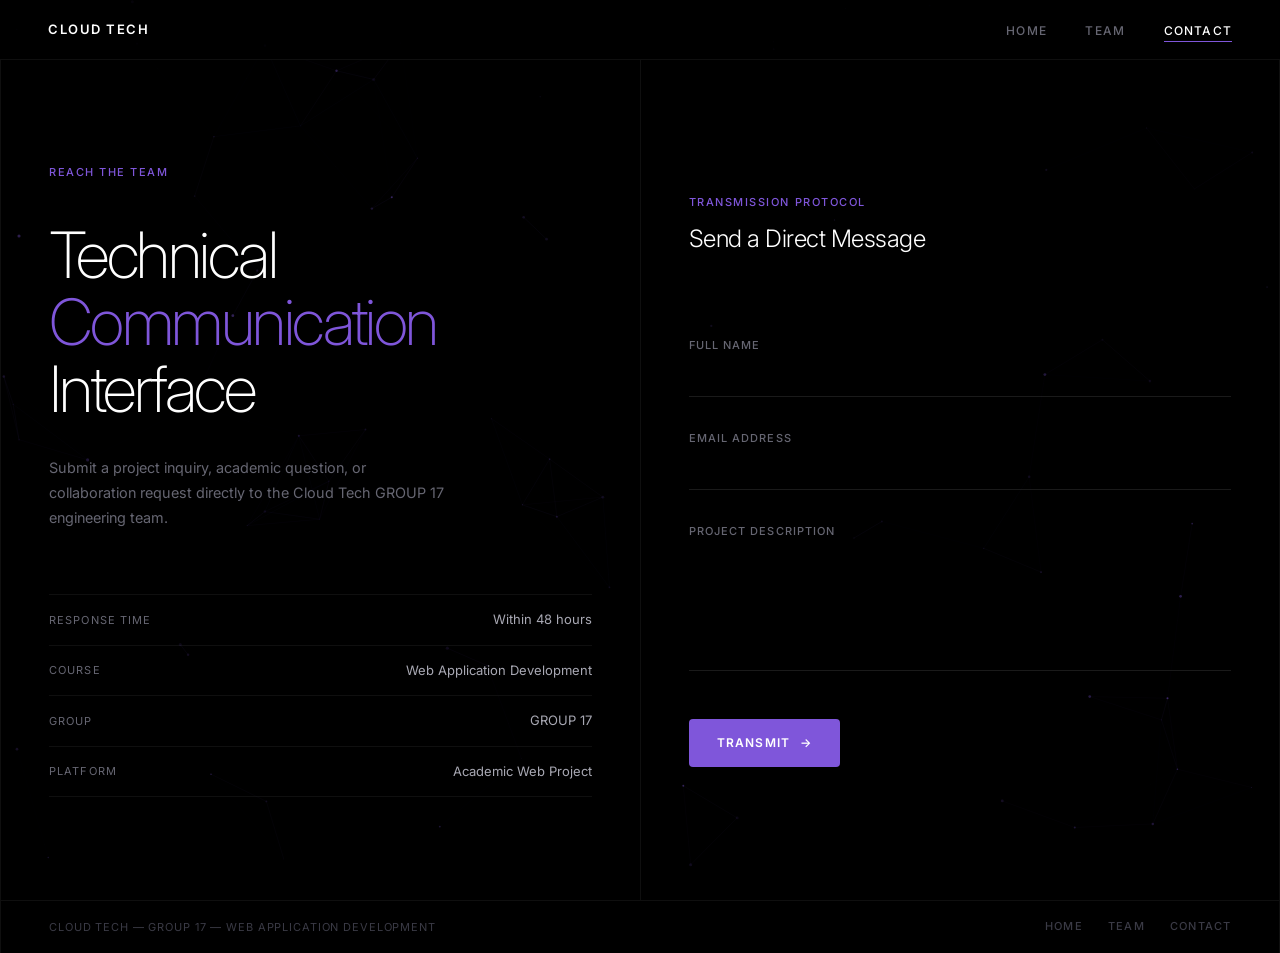
==== contact.html @ 473b49f0 "Uploaded by Edwin" ====
<!DOCTYPE html>
<html lang="en">
<head>
  <meta charset="UTF-8">
  <meta name="viewport" content="width=device-width, initial-scale=1.0, viewport-fit=cover">
  <meta name="description" content="Reach the Cloud Tech GROUP 17 team directly. Submit a project inquiry through the technical communication interface.">
  <title>Contact — Cloud Tech GROUP 17</title>
  <link rel="preconnect" href="https://fonts.googleapis.com">
  <link rel="preconnect" href="https://fonts.gstatic.com" crossorigin>
  <link href="https://fonts.googleapis.com/css2?family=Inter:ital,opsz,wght@0,14..32,100..900;1,14..32,100..900&display=swap" rel="stylesheet">
  <link rel="icon" href="images/icons8-code-100.png" type="image/x-icon">
  <link rel="stylesheet" href="style.css">
</head>
<body class="page-contact">
  <canvas id="bg-canvas" aria-hidden="true"></canvas>

  <header>
    <a href="index.html" class="logo" id="site-logo">Cloud Tech</a>
    <nav class="nav-desktop" aria-label="Primary navigation">
      <ul>
        <li><a href="index.html" id="nav-home">Home</a></li>
        <li><a href="about.html" id="nav-team">Team</a></li>
        <li><a href="contact.html" class="active" id="nav-contact">Contact</a></li>
      </ul>
    </nav>
    <button class="menu-trigger" id="menu-trigger" aria-label="Toggle navigation" aria-expanded="false" aria-controls="mobile-menu">
      <span class="burger-line" aria-hidden="true"></span>
      <span class="burger-line" aria-hidden="true"></span>
    </button>
  </header>

  <div class="mobile-menu" id="mobile-menu" aria-hidden="true">
    <nav class="mobile-menu-nav" aria-label="Mobile navigation">
      <a href="index.html" class="mobile-nav-link" id="mnav-home">Home</a>
      <a href="about.html" class="mobile-nav-link" id="mnav-team">Team</a>
      <a href="contact.html" class="mobile-nav-link active" id="mnav-contact">Contact</a>
    </nav>
    <div class="mobile-menu-footer">
      <span class="mobile-menu-label">Cloud Tech — GROUP 17</span>
      <span class="mobile-menu-label">Web Application Development</span>
    </div>
  </div>

  <main>
    <div class="contact-outer" aria-label="Contact interface">

      <div class="contact-left">
        <p class="section-kicker">Reach the Team</p>
        <h1 class="contact-tagline">
          Technical<br>
          <em>Communication</em><br>
          Interface
        </h1>
        <p class="contact-descriptor">
          Submit a project inquiry, academic question, or collaboration request directly to the Cloud Tech GROUP 17 engineering team.
        </p>

        <ul class="contact-meta-list" aria-label="Contact metadata">
          <li>
            <span class="cml-label">Response Time</span>
            <span class="cml-val">Within 48 hours</span>
          </li>
          <li>
            <span class="cml-label">Course</span>
            <span class="cml-val">Web Application Development</span>
          </li>
          <li>
            <span class="cml-label">Group</span>
            <span class="cml-val">GROUP 17</span>
          </li>
          <li>
            <span class="cml-label">Platform</span>
            <span class="cml-val">Academic Web Project</span>
          </li>
        </ul>
      </div>

      <div class="contact-right">
        <div class="contact-form-header">
          <p class="form-eyebrow">Transmission Protocol</p>
          <p class="form-title">Send a Direct Message</p>
        </div>

        <form
          class="contact-form"
          id="contact-form"
          onsubmit="handleFormSubmit(event)"
          novalidate
        >
          <div class="field-row" id="field-row-name">
            <label class="field-label" for="input-name">Full Name</label>
            <input
              class="field-input"
              type="text"
              id="input-name"
              name="name"
              autocomplete="name"
              required
              minlength="2"
              placeholder="Your full name"
            >
            <span class="field-underline" aria-hidden="true"></span>
          </div>

          <div class="field-row" id="field-row-email">
            <label class="field-label" for="input-email">Email Address</label>
            <input
              class="field-input"
              type="email"
              id="input-email"
              name="email"
              autocomplete="email"
              required
              placeholder="your@email.com"
            >
            <span class="field-underline" aria-hidden="true"></span>
          </div>

          <div class="field-row" id="field-row-message">
            <label class="field-label" for="input-message">Project Description</label>
            <textarea
              class="field-textarea"
              id="input-message"
              name="message"
              required
              minlength="10"
              placeholder="Describe your inquiry or project scope..."
            ></textarea>
            <span class="field-underline" aria-hidden="true"></span>
          </div>

          <div class="submit-row">
            <button class="btn-primary" type="submit" id="contact-submit">
              Transmit
              <span class="btn-arrow" aria-hidden="true">&#8594;</span>
            </button>
            <span class="submit-note" aria-live="polite" id="submit-note"></span>
          </div>
        </form>
      </div>

    </div>

    <footer class="page-footer" role="contentinfo">
      <span class="footer-copy">Cloud Tech — GROUP 17 — Web Application Development</span>
      <nav class="footer-nav" aria-label="Footer navigation">
        <a href="index.html" id="footer-home">Home</a>
        <a href="about.html" id="footer-team">Team</a>
        <a href="contact.html" id="footer-contact">Contact</a>
      </nav>
    </footer>
  </main>

  <script src="script.js"></script>
  <script>
    function handleFormSubmit(e) {
      e.preventDefault();
      var form = document.getElementById('contact-form');
      var btn = document.getElementById('contact-submit');
      var note = document.getElementById('submit-note');

      btn.disabled = true;
      btn.textContent = 'Transmitting..';
      note.textContent = '';

      setTimeout(function () {
        btn.disabled = false;
        btn.innerHTML = 'Transmit <span class="btn-arrow" aria-hidden="true">&#8594;</span>';
        note.textContent = 'Message received.';
        form.reset();
        setTimeout(function () { note.textContent = ''; }, 4000);
      }, 1200);
    }
  </script>
</body>
</html>
---- style.css ----
@import url("https://fonts.googleapis.com/css2?family=Inter:ital,opsz,wght@0,14..32,100..900;1,14..32,100..900&display=swap");

:root {
  --c-void: #000000;
  --c-surface-1: rgba(255, 255, 255, 0.025);
  --c-surface-2: rgba(255, 255, 255, 0.045);
  --c-surface-3: rgba(255, 255, 255, 0.07);
  --c-border: rgba(255, 255, 255, 0.06);
  --c-border-mid: rgba(255, 255, 255, 0.1);
  --c-border-hi: rgba(255, 255, 255, 0.18);
  --c-accent: #7f56da;
  --c-accent-dim: rgba(127, 86, 218, 0.12);
  --c-accent-glow: rgba(127, 86, 218, 0.35);
  --c-white: #ffffff;
  --c-grey-hi: #a8a8b3;
  --c-grey-mid: #666672;
  --c-grey-lo: #3a3a45;
  --radius-sm: 4px;
  --radius-md: 8px;
  --radius-lg: 14px;
  --sp-xs: clamp(0.375rem, 1vw, 0.5rem);
  --sp-sm: clamp(0.75rem, 2vw, 1rem);
  --sp-md: clamp(1.25rem, 3vw, 2rem);
  --sp-lg: clamp(1.25rem, 4vw, 3rem);
  --sp-xl: clamp(2.5rem, 6vw, 5rem);
  --sp-2xl: clamp(3rem, 8vw, 8rem);
  --nav-h: 60px;
  --ease-out-expo: cubic-bezier(0.16, 1, 0.3, 1);
  --ease-in-out: cubic-bezier(0.4, 0, 0.2, 1);
  --dur-fast: 0.18s;
  --dur-base: 0.28s;
  --font-body: "Inter", system-ui, -apple-system, sans-serif;
  --wrapper-max: 1440px;
}

*,
*::before,
*::after {
  margin: 0;
  padding: 0;
  box-sizing: border-box;
}

html {
  scroll-behavior: smooth;
  -webkit-font-smoothing: antialiased;
  -moz-osx-font-smoothing: grayscale;
  text-rendering: optimizeLegibility;
}

body {
  background-color: var(--c-void);
  color: var(--c-white);
  font-family: var(--font-body);
  font-size: clamp(0.95rem, 1.2vw, 1.1rem);
  line-height: 1.65;
  overflow-x: hidden;
  min-height: 100vh;
}

canvas#bg-canvas {
  position: fixed;
  top: 0;
  left: 0;
  z-index: 0;
  pointer-events: none;
  will-change: transform;
}

header {
  position: fixed;
  top: 0;
  left: 0;
  right: 0;
  height: var(--nav-h);
  padding: 0 var(--sp-lg);
  display: flex;
  align-items: center;
  justify-content: space-between;
  gap: var(--sp-sm);
  background: rgba(0, 0, 0, 0.6);
  backdrop-filter: blur(18px) saturate(160%);
  -webkit-backdrop-filter: blur(18px) saturate(160%);
  border-bottom: 1px solid var(--c-border);
  z-index: 1000;
}

.logo {
  font-size: 0.8125rem;
  font-weight: 600;
  letter-spacing: 0.12em;
  text-transform: uppercase;
  color: var(--c-white);
  text-decoration: none;
  white-space: nowrap;
  flex-shrink: 0;
  transition: color var(--dur-fast) var(--ease-out-expo);
}

.logo:hover {
  color: var(--c-accent);
}

nav ul {
  list-style: none;
  display: flex;
  align-items: center;
  gap: clamp(1rem, 3vw, 3rem);
}

nav a {
  font-size: 0.75rem;
  font-weight: 500;
  letter-spacing: 0.1em;
  text-transform: uppercase;
  text-decoration: none;
  color: var(--c-grey-mid);
  position: relative;
  padding-bottom: 2px;
  white-space: nowrap;
  transition: color var(--dur-fast) var(--ease-out-expo);
}

nav a::after {
  content: "";
  position: absolute;
  bottom: -2px;
  left: 50%;
  right: 50%;
  height: 1px;
  background: var(--c-accent);
  transition:
    left var(--dur-base) var(--ease-out-expo),
    right var(--dur-base) var(--ease-out-expo);
}

nav a:hover,
nav a.active {
  color: var(--c-white);
}

nav a:hover::after,
nav a.active::after {
  left: 0;
  right: 0;
}

main {
  position: relative;
  z-index: 1;
  padding-top: var(--nav-h);
}

.page-wrapper {
  width: 100%;
  max-width: var(--wrapper-max);
  margin-inline: auto;
  padding-inline: var(--sp-lg);
}

.tag {
  display: inline-flex;
  align-items: center;
  gap: 6px;
  font-size: 0.6875rem;
  font-weight: 500;
  letter-spacing: 0.12em;
  text-transform: uppercase;
  color: var(--c-accent);
  padding: 4px 10px;
  border: 1px solid rgba(127, 86, 218, 0.3);
  border-radius: var(--radius-sm);
  white-space: nowrap;
}

.tag::before {
  content: "";
  display: inline-block;
  width: 5px;
  height: 5px;
  border-radius: 50%;
  background: var(--c-accent);
  flex-shrink: 0;
}

.label-dim {
  font-size: 0.6875rem;
  letter-spacing: 0.1em;
  text-transform: uppercase;
  color: var(--c-grey-mid);
}

.section-kicker {
  font-size: 0.6875rem;
  font-weight: 500;
  letter-spacing: 0.14em;
  text-transform: uppercase;
  color: var(--c-accent);
  margin-bottom: var(--sp-xs);
}

.section-heading {
  font-size: clamp(1.75rem, 4vw, 2.75rem);
  font-weight: 300;
  letter-spacing: -0.03em;
  color: var(--c-white);
  line-height: 1.15;
}

.meta-label {
  font-size: 0.6875rem;
  font-weight: 500;
  letter-spacing: 0.1em;
  text-transform: uppercase;
  color: var(--c-grey-mid);
}

.meta-value {
  font-size: clamp(0.875rem, 1.1vw, 0.9375rem);
  font-weight: 400;
  color: var(--c-grey-hi);
}

.hero-section {
  width: 100%;
  max-width: var(--wrapper-max);
  margin-inline: auto;
  min-height: calc(100svh - var(--nav-h));
  display: flex;
  flex-direction: column;
  border-bottom: 1px solid var(--c-border);
  border-inline: 1px solid var(--c-border);
}

.hero-top-bar {
  display: flex;
  align-items: center;
  justify-content: space-between;
  flex-wrap: wrap;
  gap: var(--sp-sm);
  padding: var(--sp-md) var(--sp-lg);
  border-bottom: 1px solid var(--c-border);
}

.hero-main {
  display: flex;
  flex-direction: column;
  flex: 1;
}

.hero-title-col {
  padding: var(--sp-2xl) var(--sp-lg);
  border-bottom: 1px solid var(--c-border);
}

.hero-meta-col {
  padding: var(--sp-xl) var(--sp-lg);
  display: flex;
  flex-direction: column;
  gap: var(--sp-md);
}

.display-heading {
  font-size: clamp(2.25rem, 6vw, 4.5rem);
  font-weight: 200;
  line-height: 1;
  letter-spacing: -0.04em;
  color: var(--c-white);
  overflow-wrap: break-word;
  word-break: break-word;
}

.display-heading strong {
  font-weight: 700;
  background: linear-gradient(135deg, #ffffff 30%, var(--c-accent) 100%);
  -webkit-background-clip: text;
  background-clip: text;
  -webkit-text-fill-color: transparent;
}

.course-divider {
  display: flex;
  align-items: center;
  gap: var(--sp-sm);
  margin-top: var(--sp-md);
}

.course-divider .rule-accent {
  width: 28px;
  height: 2px;
  background: var(--c-accent);
  flex-shrink: 0;
}

.course-title {
  font-size: 0.8125rem;
  font-weight: 400;
  letter-spacing: 0.08em;
  text-transform: uppercase;
  color: var(--c-grey-hi);
  overflow-wrap: break-word;
}

.meta-stat {
  display: flex;
  flex-direction: column;
  gap: 4px;
  padding-bottom: var(--sp-sm);
  border-bottom: 1px solid var(--c-border);
}

.meta-stat:last-child {
  border-bottom: none;
}

.hero-bottom-bar {
  border-top: 1px solid var(--c-border);
  padding: var(--sp-sm) var(--sp-lg);
  display: flex;
  align-items: center;
  flex-wrap: wrap;
  gap: var(--sp-md);
}

.status-pill {
  display: flex;
  align-items: center;
  gap: 6px;
  font-size: 0.6875rem;
  letter-spacing: 0.1em;
  text-transform: uppercase;
  color: var(--c-grey-mid);
}

.status-pill .dot {
  width: 6px;
  height: 6px;
  flex-shrink: 0;
  border-radius: 50%;
  background: #22c55e;
  box-shadow: 0 0 8px rgba(34, 197, 94, 0.6);
  animation: pulse-dot 2.4s ease-in-out infinite;
}

@keyframes pulse-dot {
  0%,
  100% {
    opacity: 1;
  }
  50% {
    opacity: 0.3;
  }
}

.project-section {
  width: 100%;
  max-width: var(--wrapper-max);
  margin-inline: auto;
  border-bottom: 1px solid var(--c-border);
  border-inline: 1px solid var(--c-border);
}

.project-grid {
  display: grid;
  grid-template-columns: 1fr;
}

.project-left {
  padding: var(--sp-xl) var(--sp-lg);
  display: flex;
  flex-direction: column;
  gap: var(--sp-md);
  border-bottom: 1px solid var(--c-border);
}

.project-body {
  font-size: clamp(0.875rem, 1.2vw, 0.9375rem);
  line-height: 1.75;
  color: var(--c-grey-hi);
  max-width: 56ch;
  overflow-wrap: break-word;
}

.scope-list {
  list-style: none;
  display: flex;
  flex-direction: column;
  gap: var(--sp-xs);
  margin-top: auto;
  padding-top: var(--sp-sm);
}

.scope-list li {
  display: flex;
  align-items: flex-start;
  gap: var(--sp-sm);
  font-size: clamp(0.8rem, 1vw, 0.8125rem);
  color: var(--c-grey-mid);
  padding: 10px 0;
  border-top: 1px solid var(--c-border);
  line-height: 1.5;
}

.scope-list li::before {
  content: "";
  width: 4px;
  height: 4px;
  border-radius: 50%;
  background: var(--c-accent);
  flex-shrink: 0;
  margin-top: 0.45em;
}

.project-right {
  position: relative;
  overflow: hidden;
  background: var(--c-surface-1);
  min-height: 280px;
}

.asset-frame {
  width: 100%;
  height: 100%;
  min-height: 280px;
  display: flex;
  align-items: center;
  justify-content: center;
  position: relative;
}

.asset-frame img {
  width: 100%;
  height: 100%;
  object-fit: cover;
  filter: grayscale(20%);
  transition:
    opacity var(--dur-base) var(--ease-out-expo),
    filter var(--dur-base) var(--ease-out-expo);
}

.asset-fallback {
  display: flex;
  flex-direction: column;
  align-items: center;
  justify-content: center;
  gap: var(--sp-sm);
  color: var(--c-grey-lo);
  width: 100%;
  height: 100%;
  min-height: 280px;
  border: 1px dashed var(--c-border-mid);
  padding: var(--sp-lg);
}

.asset-fallback .fallback-label {
  font-size: 0.6875rem;
  letter-spacing: 0.14em;
  text-transform: uppercase;
}

.asset-fallback .fallback-path {
  font-size: 0.75rem;
  font-family: "SF Mono", "Fira Code", monospace;
  color: var(--c-grey-lo);
  overflow-wrap: break-word;
  word-break: break-all;
}

.asset-corner {
  position: absolute;
  width: 12px;
  height: 12px;
  border-color: var(--c-border-hi);
  border-style: solid;
  border-width: 0;
}

.asset-corner.tl {
  top: 12px;
  left: 12px;
  border-top-width: 1px;
  border-left-width: 1px;
}
.asset-corner.tr {
  top: 12px;
  right: 12px;
  border-top-width: 1px;
  border-right-width: 1px;
}
.asset-corner.bl {
  bottom: 12px;
  left: 12px;
  border-bottom-width: 1px;
  border-left-width: 1px;
}
.asset-corner.br {
  bottom: 12px;
  right: 12px;
  border-bottom-width: 1px;
  border-right-width: 1px;
}

.bento-section {
  width: 100%;
  max-width: var(--wrapper-max);
  margin-inline: auto;
  padding-top: var(--sp-xl);
  border-bottom: 1px solid var(--c-border);
  border-inline: 1px solid var(--c-border);
}

.bento-header {
  padding: 0 var(--sp-lg) var(--sp-lg);
  display: flex;
  align-items: flex-end;
  justify-content: space-between;
  flex-wrap: wrap;
  gap: var(--sp-sm);
}

.bento-grid {
  display: grid;
  grid-template-columns: 1fr;
  gap: 1px;
  background: var(--c-border);
  border-top: 1px solid var(--c-border);
}

.bento-card {
  background: var(--c-void);
  display: flex;
  flex-direction: column;
  overflow: hidden;
  transition: background var(--dur-base) var(--ease-out-expo);
}

.bento-card:hover {
  background: rgba(127, 86, 218, 0.03);
}

.member-image-frame {
  width: 100%;
  aspect-ratio: 4 / 3;
  background: var(--c-surface-1);
  overflow: hidden;
  position: relative;
  border-bottom: 1px solid var(--c-border);
}

.member-image-frame img {
  width: 100%;
  height: 100%;
  object-fit: cover;
  object-position: center top;
  filter: grayscale(30%) contrast(110%);
  transition:
    filter var(--dur-base) var(--ease-out-expo),
    transform var(--dur-base) var(--ease-out-expo);
}

.bento-card:hover .member-image-frame img {
  filter: grayscale(0%) contrast(100%);
  transform: scale(1.03);
}

.image-grid-overlay {
  position: absolute;
  inset: 0;
  background-image:
    linear-gradient(rgba(255, 255, 255, 0.03) 1px, transparent 1px),
    linear-gradient(90deg, rgba(255, 255, 255, 0.03) 1px, transparent 1px);
  background-size: 32px 32px;
  pointer-events: none;
}

.member-data {
  padding: clamp(1rem, 3vw, 1.5rem) clamp(1rem, 3vw, 2rem);
  display: flex;
  flex-direction: column;
  gap: 4px;
  flex: 1;
  position: relative;
}

.member-index {
  position: absolute;
  top: clamp(0.75rem, 2vw, 1rem);
  right: clamp(0.75rem, 2vw, 1rem);
  font-size: 0.625rem;
  font-weight: 600;
  letter-spacing: 0.12em;
  color: var(--c-grey-lo);
  font-variant-numeric: tabular-nums;
}

.member-name {
  font-size: clamp(1rem, 2vw, 1.1rem);
  font-weight: 600;
  letter-spacing: -0.015em;
  color: var(--c-white);
  overflow-wrap: break-word;
}

.member-role {
  font-size: 0.6875rem;
  font-weight: 500;
  letter-spacing: 0.1em;
  text-transform: uppercase;
  color: var(--c-accent);
}

.member-bio {
  font-size: clamp(0.8rem, 1.1vw, 0.8125rem);
  line-height: 1.6;
  color: var(--c-grey-mid);
  margin-top: 4px;
  overflow-wrap: break-word;
}

.contact-outer {
  width: 100%;
  max-width: var(--wrapper-max);
  margin-inline: auto;
  min-height: calc(100svh - var(--nav-h));
  display: flex;
  flex-direction: column;
  border-inline: 1px solid var(--c-border);
}

.contact-left {
  padding: var(--sp-xl) var(--sp-lg);
  border-bottom: 1px solid var(--c-border);
  display: flex;
  flex-direction: column;
  gap: var(--sp-md);
}

.contact-tagline {
  font-size: clamp(2rem, 6vw, 4rem);
  font-weight: 200;
  letter-spacing: -0.04em;
  line-height: 1.05;
  color: var(--c-white);
  overflow-wrap: break-word;
}

.contact-tagline em {
  font-style: normal;
  color: var(--c-accent);
}

.contact-descriptor {
  font-size: clamp(0.875rem, 1.2vw, 0.9rem);
  line-height: 1.75;
  color: var(--c-grey-mid);
  max-width: 44ch;
  overflow-wrap: break-word;
}

.contact-meta-list {
  list-style: none;
  display: flex;
  flex-direction: column;
  gap: 0;
  margin-top: var(--sp-md);
  border-top: 1px solid var(--c-border);
}

.contact-meta-list li {
  display: flex;
  justify-content: space-between;
  align-items: center;
  gap: var(--sp-sm);
  padding: 14px 0;
  border-bottom: 1px solid var(--c-border);
}

.contact-meta-list .cml-label {
  font-size: 0.6875rem;
  letter-spacing: 0.1em;
  text-transform: uppercase;
  color: var(--c-grey-mid);
  flex-shrink: 0;
}

.contact-meta-list .cml-val {
  font-size: 0.8125rem;
  color: var(--c-grey-hi);
  text-align: right;
  overflow-wrap: break-word;
}

.contact-right {
  padding: var(--sp-xl) var(--sp-lg);
  display: flex;
  flex-direction: column;
  justify-content: center;
}

.contact-form-header {
  margin-bottom: var(--sp-xl);
}

.form-eyebrow {
  font-size: 0.6875rem;
  font-weight: 500;
  letter-spacing: 0.14em;
  text-transform: uppercase;
  color: var(--c-accent);
  margin-bottom: var(--sp-xs);
}

.form-title {
  font-size: clamp(1.25rem, 3vw, 1.5rem);
  font-weight: 300;
  letter-spacing: -0.02em;
  color: var(--c-white);
}

.contact-form {
  display: flex;
  flex-direction: column;
  gap: var(--sp-md);
  width: 100%;
  max-width: 600px;
}

.field-row {
  position: relative;
  width: 100%;
  border-bottom: 1px solid rgba(255, 255, 255, 0.1);
}

.field-label {
  display: block;
  font-size: 0.6875rem;
  font-weight: 500;
  letter-spacing: 0.1em;
  text-transform: uppercase;
  color: var(--c-grey-mid);
  margin-bottom: 10px;
  transition: color var(--dur-fast) var(--ease-out-expo);
  transform-origin: left center;
}

.field-row:focus-within .field-label {
  color: var(--c-accent);
}

.field-input,
.field-textarea {
  display: block;
  width: 100%;
  background: transparent;
  border: none;
  outline: none;
  color: var(--c-white);
  font-family: var(--font-body);
  font-size: 1rem;
  font-weight: 300;
  padding: 0 0 12px;
  caret-color: var(--c-accent);
  -webkit-appearance: none;
  appearance: none;
  border-radius: 0;
}

.field-input::placeholder,
.field-textarea::placeholder {
  color: transparent;
}

.field-input:-webkit-autofill,
.field-input:-webkit-autofill:hover,
.field-input:-webkit-autofill:focus {
  -webkit-text-fill-color: var(--c-white);
  -webkit-box-shadow: 0 0 0 1000px var(--c-void) inset;
  transition: background-color 5000s ease-in-out 0s;
}

.field-underline {
  position: absolute;
  bottom: 0;
  left: 0;
  width: 100%;
  height: 1px;
  background: var(--c-accent);
  transform: scaleX(0);
  transform-origin: left center;
  transition: transform 0.3s ease;
  pointer-events: none;
}

.field-row:focus-within .field-underline {
  transform: scaleX(1);
}

.field-textarea {
  resize: none;
  height: 120px;
}

.submit-row {
  margin-top: var(--sp-sm);
  display: flex;
  align-items: center;
  flex-wrap: wrap;
  gap: var(--sp-md);
}

.btn-primary {
  display: inline-flex;
  align-items: center;
  gap: 10px;
  background: var(--c-accent);
  color: var(--c-white);
  border: none;
  border-radius: var(--radius-sm);
  padding: 14px 28px;
  min-height: 48px;
  font-family: var(--font-body);
  font-size: 0.75rem;
  font-weight: 600;
  letter-spacing: 0.1em;
  text-transform: uppercase;
  cursor: pointer;
  transition:
    background var(--dur-fast) var(--ease-out-expo),
    transform var(--dur-fast) var(--ease-out-expo),
    box-shadow var(--dur-fast) var(--ease-out-expo);
  touch-action: manipulation;
  -webkit-tap-highlight-color: transparent;
}

.btn-primary:hover {
  background: #9068e8;
}

.btn-primary:active {
  transform: translateY(0);
  box-shadow: none;
}

.btn-primary .btn-arrow {
  display: inline-block;
}

.submit-note {
  font-size: 0.6875rem;
  letter-spacing: 0.08em;
  color: var(--c-grey-mid);
}

.page-footer {
  width: 100%;
  max-width: var(--wrapper-max);
  margin-inline: auto;
  border-top: 1px solid var(--c-border);
  border-inline: 1px solid var(--c-border);
  padding: var(--sp-sm) var(--sp-lg);
  display: flex;
  align-items: center;
  justify-content: space-between;
  flex-wrap: wrap;
  gap: var(--sp-sm);
  position: relative;
  z-index: 1;
}

.footer-copy {
  font-size: 0.6875rem;
  letter-spacing: 0.08em;
  text-transform: uppercase;
  color: var(--c-grey-lo);
  overflow-wrap: break-word;
}

.footer-nav {
  display: flex;
  flex-wrap: wrap;
  gap: clamp(0.75rem, 2vw, 2rem);
}

.footer-nav a {
  font-size: 0.6875rem;
  letter-spacing: 0.1em;
  text-transform: uppercase;
  color: var(--c-grey-lo);
  text-decoration: none;
  white-space: nowrap;
  transition: color var(--dur-fast) var(--ease-out-expo);
}

.footer-nav a:hover {
  color: var(--c-grey-hi);
}

.page-about main,
.page-contact main {
  min-height: 100vh;
}

@media (min-width: 640px) {
  .bento-grid {
    grid-template-columns: repeat(2, 1fr);
  }

  .project-right {
    min-height: 360px;
  }

  .asset-frame {
    min-height: 360px;
  }
}

@media (min-width: 900px) {
  .hero-main {
    flex-direction: row;
  }

  .hero-title-col {
    flex: 7;
    border-bottom: none;
    border-right: 1px solid var(--c-border);
    padding: var(--sp-2xl) var(--sp-lg);
  }

  .hero-meta-col {
    flex: 5;
    padding: var(--sp-2xl) var(--sp-lg);
  }

  .project-grid {
    grid-template-columns: 7fr 5fr;
  }

  .project-left {
    border-bottom: none;
    border-right: 1px solid var(--c-border);
  }

  .project-right {
    min-height: unset;
  }

  .asset-frame {
    min-height: unset;
  }

  .contact-outer {
    flex-direction: row;
  }

  .contact-left {
    flex: 1;
    border-bottom: none;
    border-right: 1px solid var(--c-border);
    justify-content: center;
  }

  .contact-right {
    flex: 1;
  }
}

@media (min-width: 1100px) {
  .bento-grid {
    grid-template-columns: repeat(12, 1fr);
    grid-template-rows: auto auto;
  }

  .card-1 {
    grid-column: 1 / 6;
    grid-row: 1 / 2;
  }
  .card-2 {
    grid-column: 6 / 9;
    grid-row: 1 / 2;
  }
  .card-3 {
    grid-column: 9 / 13;
    grid-row: 1 / 3;
  }
  .card-4 {
    grid-column: 1 / 6;
    grid-row: 2 / 3;
  }
  .card-5 {
    grid-column: 6 / 9;
    grid-row: 2 / 3;
  }

  .card-3 .member-image-frame {
    aspect-ratio: unset;
    height: 340px;
  }
}

@media (min-width: 1440px) {
  .hero-section,
  .project-section,
  .bento-section,
  .contact-outer,
  .page-footer {
    border-inline: 1px solid var(--c-border);
  }
}

@media (hover: none) and (pointer: coarse) {
  .field-input,
  .field-textarea {
    font-size: 1rem;
  }

  .btn-primary {
    padding: 16px 28px;
    min-height: 52px;
  }
}

.nav-desktop {
  display: none;
}

.menu-trigger {
  display: flex;
  flex-direction: column;
  justify-content: center;
  align-items: center;
  gap: 5px;
  width: 36px;
  height: 36px;
  background: transparent;
  border: none;
  cursor: pointer;
  padding: 0;
  flex-shrink: 0;
  -webkit-tap-highlight-color: transparent;
  touch-action: manipulation;
}

.burger-line {
  display: block;
  width: 18px;
  height: 1px;
  background-color: var(--c-white);
  transform-origin: center;
  transition:
    transform var(--dur-base) var(--ease-out-expo),
    opacity var(--dur-fast) var(--ease-out-expo),
    width var(--dur-base) var(--ease-out-expo);
  will-change: transform, opacity;
}

.menu-trigger[aria-expanded="true"] .burger-line:first-child {
  transform: translateY(3px) rotate(45deg);
}

.menu-trigger[aria-expanded="true"] .burger-line:last-child {
  transform: translateY(-3px) rotate(-45deg);
}

.mobile-menu {
  position: fixed;
  top: 0;
  left: 0;
  width: 100vw;
  height: 100vh;
  height: 100dvh;
  background: var(--c-void);
  z-index: 999;
  transform: translateY(-100%);
  transition: transform 0.38s var(--ease-out-expo);
  will-change: transform;
  display: flex;
  flex-direction: column;
  justify-content: center;
  padding: var(--nav-h) var(--sp-lg) var(--sp-xl);
  border-bottom: 1px solid var(--c-border);
  overflow: hidden;
}

.mobile-menu.is-open {
  transform: translateY(0);
}

.mobile-menu-nav {
  display: flex;
  flex-direction: column;
  gap: 0;
  flex: 1;
  justify-content: center;
}

.mobile-nav-link {
  display: block;
  font-size: clamp(2rem, 8vw, 3.5rem);
  font-weight: 200;
  letter-spacing: -0.03em;
  color: var(--c-grey-mid);
  text-decoration: none;
  padding: clamp(0.75rem, 2vw, 1rem) 0;
  border-bottom: 1px solid var(--c-border);
  position: relative;
  overflow: hidden;
  transition: color var(--dur-fast) var(--ease-out-expo);
  opacity: 0;
  transform: translateY(16px);
  transition:
    opacity 0.3s var(--ease-out-expo),
    transform 0.3s var(--ease-out-expo),
    color var(--dur-fast) var(--ease-out-expo);
  will-change: transform, opacity;
}

.mobile-menu.is-open .mobile-nav-link:nth-child(1) {
  opacity: 1;
  transform: translateY(0);
  transition-delay: 0.06s;
}

.mobile-menu.is-open .mobile-nav-link:nth-child(2) {
  opacity: 1;
  transform: translateY(0);
  transition-delay: 0.12s;
}

.mobile-menu.is-open .mobile-nav-link:nth-child(3) {
  opacity: 1;
  transform: translateY(0);
  transition-delay: 0.18s;
}

.mobile-nav-link::after {
  content: "";
  position: absolute;
  bottom: 0;
  left: 0;
  width: 0;
  height: 1px;
  background: var(--c-accent);
  transition: width var(--dur-base) var(--ease-out-expo);
}

.mobile-nav-link:hover,
.mobile-nav-link.active {
  color: var(--c-white);
}

.mobile-nav-link:hover::after,
.mobile-nav-link.active::after {
  width: 100%;
}

.mobile-menu-footer {
  display: flex;
  flex-direction: column;
  gap: 4px;
  margin-top: var(--sp-xl);
  padding-top: var(--sp-md);
  border-top: 1px solid var(--c-border);
  opacity: 0;
  transform: translateY(8px);
  transition:
    opacity 0.3s var(--ease-out-expo) 0.24s,
    transform 0.3s var(--ease-out-expo) 0.24s;
  will-change: transform, opacity;
}

.mobile-menu.is-open .mobile-menu-footer {
  opacity: 1;
  transform: translateY(0);
}

.mobile-menu-label {
  font-size: 0.6875rem;
  font-weight: 500;
  letter-spacing: 0.12em;
  text-transform: uppercase;
  color: var(--c-grey-lo);
}

@media (min-width: 640px) {
  .nav-desktop {
    display: flex;
  }

  .menu-trigger {
    display: none;
  }

  .mobile-menu {
    display: none;
  }
}
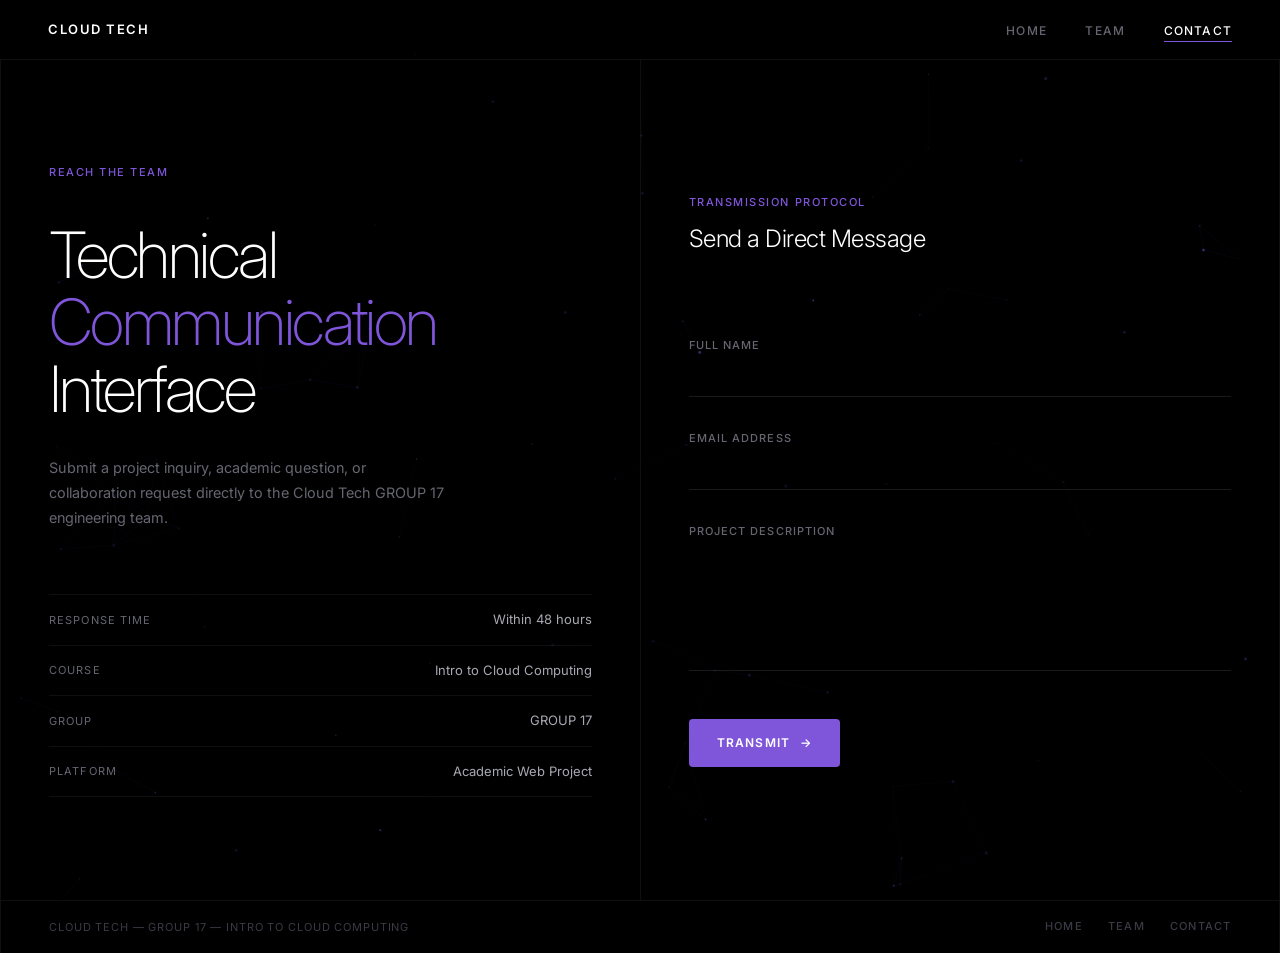
==== commit 0104dc0e: "Update contact page: correct course title, remove participant names section" ====
--- a/contact.html
+++ b/contact.html
@@ -37,7 +37,7 @@
     </nav>
     <div class="mobile-menu-footer">
       <span class="mobile-menu-label">Cloud Tech — GROUP 17</span>
-      <span class="mobile-menu-label">Web Application Development</span>
+      <span class="mobile-menu-label">Intro to Cloud Computing</span>
     </div>
   </div>
 
@@ -62,7 +62,7 @@
           </li>
           <li>
             <span class="cml-label">Course</span>
-            <span class="cml-val">Web Application Development</span>
+            <span class="cml-val">Intro to Cloud Computing</span>
           </li>
           <li>
             <span class="cml-label">Group</span>
@@ -142,7 +142,7 @@
     </div>
 
     <footer class="page-footer" role="contentinfo">
-      <span class="footer-copy">Cloud Tech — GROUP 17 — Web Application Development</span>
+      <span class="footer-copy">Cloud Tech — GROUP 17 — Intro to Cloud Computing</span>
       <nav class="footer-nav" aria-label="Footer navigation">
         <a href="index.html" id="footer-home">Home</a>
         <a href="about.html" id="footer-team">Team</a>
@@ -173,4 +173,4 @@
     }
   </script>
 </body>
-</html>
+</html>
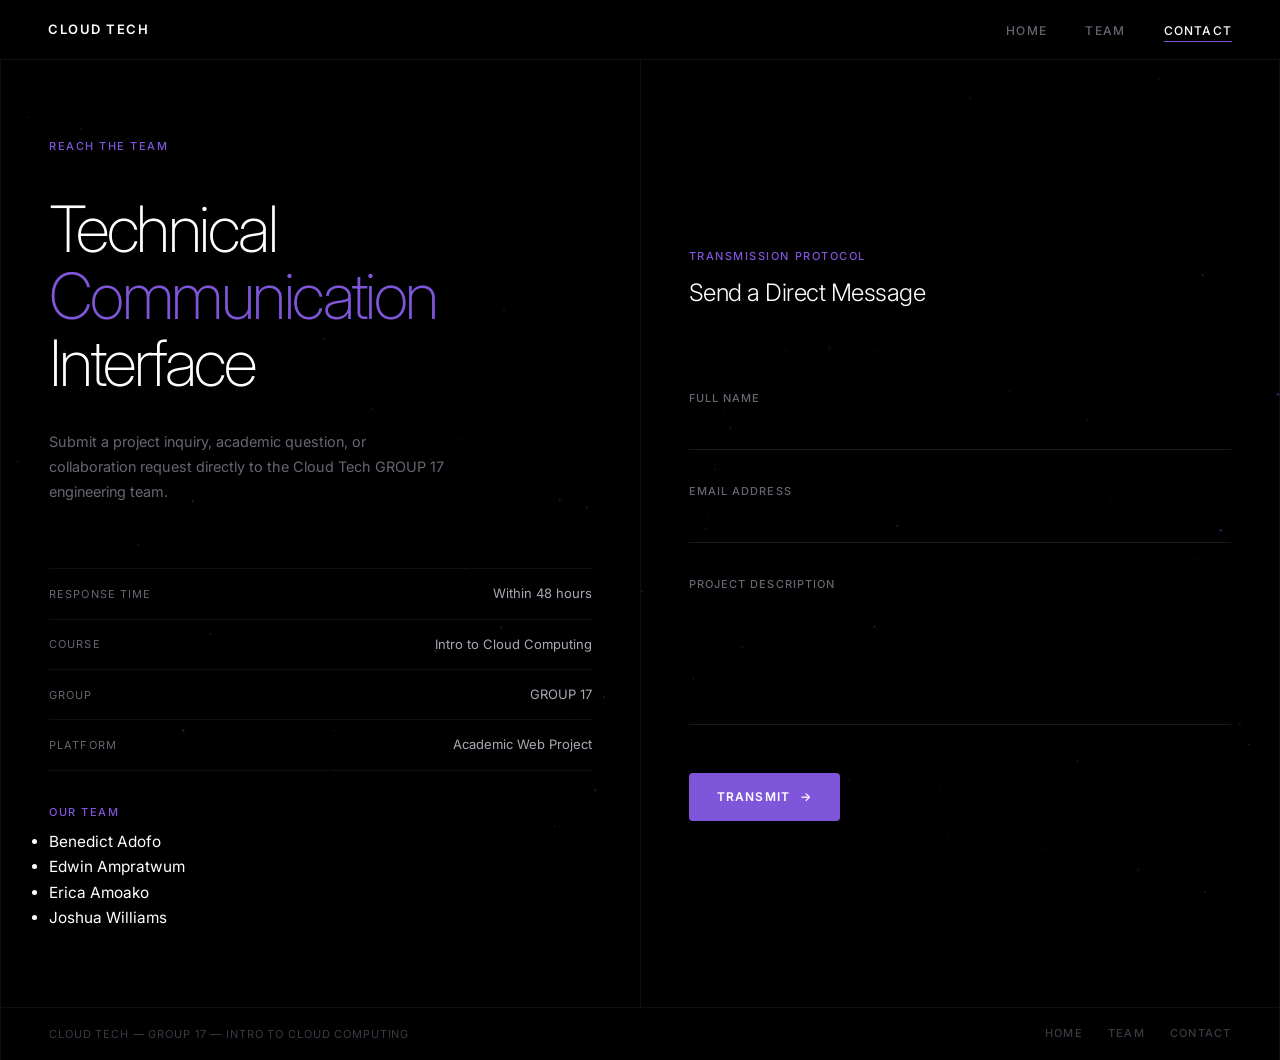
==== commit 5dc07db5: "Update contact page: fix course title to Intro to Cloud Computing and add group member names" ====
--- a/contact.html
+++ b/contact.html
@@ -73,6 +73,17 @@
             <span class="cml-val">Academic Web Project</span>
           </li>
         </ul>
+
+        <!-- Added Group Member Names Section -->
+        <div class="group-members">
+          <p class="section-kicker">Our Team</p>
+          <ul class="member-list" aria-label="Group members">
+            <li>Benedict Adofo</li>
+            <li>Edwin Ampratwum</li>
+            <li>Erica Amoako</li>
+            <li>Joshua Williams</li>
+          </ul>
+        </div>
       </div>
 
       <div class="contact-right">
